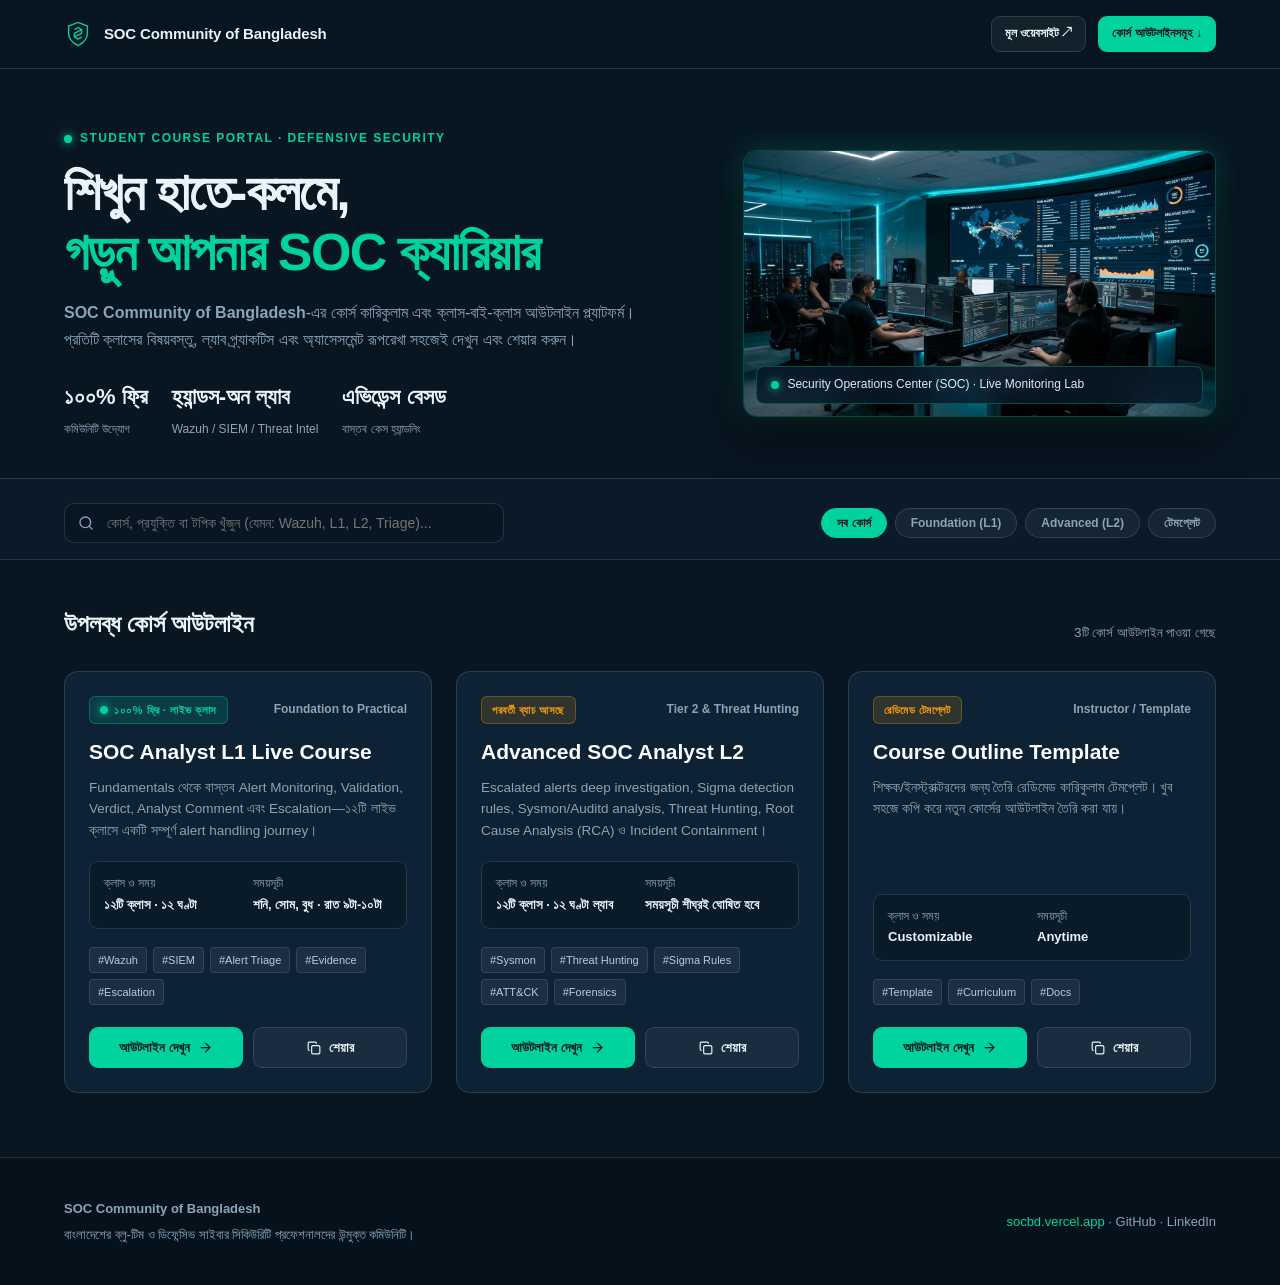
==== index.html @ a225a922 "Initial commit: SOC course outline portal with L1, L2 and docs structure" ====
<!DOCTYPE html>
<html lang="bn">
<head>
  <meta charset="UTF-8">
  <meta name="viewport" content="width=device-width, initial-scale=1.0">
  <title>SOC Community of Bangladesh | Course Outlines &amp; Curriculums</title>
  <meta name="description" content="SOC Community of Bangladesh-এর সম্পূর্ণ ফ্রি ও অ্যাডভান্সড সাইবার সিকিউরিটি কোর্স আউটলাইন ও কারিকুলাম পোর্টাল।">
  <link rel="icon" type="image/svg+xml" href="/assets/images/logo.svg">
  <link rel="stylesheet" href="/assets/css/main.css">
</head>
<body>

  <!-- Navigation -->
  <nav class="site-nav">
    <div class="container nav-inner">
      <a href="/" class="brand">
        <span class="brand-icon">
          <svg viewBox="0 0 32 36" fill="none" style="width:26px;height:26px;color:var(--teal)">
            <path d="M16 2 29 7v10c0 8-7 14-13 17C10 31 3 25 3 17V7L16 2Z" stroke="currentColor" stroke-width="2"/>
            <path d="m11 12 5-3 5 3v5l-10 5v-5l10-5M11 22l5 3 5-3" stroke="currentColor" stroke-width="2" stroke-linejoin="round"/>
          </svg>
        </span>
        <span>SOC Community of Bangladesh</span>
      </a>

      <div class="nav-actions">
        <a href="https://socbd.vercel.app/en" target="_blank" rel="noopener noreferrer" class="btn btn-outline btn-sm">
          মূল ওয়েবসাইট ↗
        </a>
        <a href="#courses" class="btn btn-teal btn-sm">
          কোর্স আউটলাইনসমূহ ↓
        </a>
      </div>
    </div>
  </nav>

  <!-- Hero Section -->
  <header class="hero">
    <div class="container hero-grid">
      <div class="hero-text">
        <div class="eyebrow">
          <span class="status-dot"></span>
          STUDENT COURSE PORTAL · DEFENSIVE SECURITY
        </div>
        <h1 class="hero-title">
          শিখুন হাতে-কলমে,
          <span>গড়ুন আপনার SOC ক্যারিয়ার</span>
        </h1>
        <p class="hero-desc">
          <strong>SOC Community of Bangladesh</strong>-এর কোর্স কারিকুলাম এবং ক্লাস-বাই-ক্লাস আউটলাইন প্ল্যাটফর্ম। প্রতিটি ক্লাসের বিষয়বস্তু, ল্যাব প্র্যাকটিস এবং অ্যাসেসমেন্ট রূপরেখা সহজেই দেখুন এবং শেয়ার করুন।
        </p>

        <div class="hero-stats">
          <div class="hero-stat-item">
            <strong>১০০% ফ্রি</strong>
            <span>কমিউনিটি উদ্যোগ</span>
          </div>
          <div class="hero-stat-item">
            <strong>হ্যান্ডস-অন ল্যাব</strong>
            <span>Wazuh / SIEM / Threat Intel</span>
          </div>
          <div class="hero-stat-item">
            <strong>এভিডেন্স বেসড</strong>
            <span>বাস্তব কেস হ্যান্ডলিং</span>
          </div>
        </div>
      </div>

      <div class="hero-visual">
        <img src="/assets/images/soc_operations_center.jpg" alt="Security Operations Center Command Center">
        <div class="hero-visual-badge">
          <span class="status-dot"></span>
          <span>Security Operations Center (SOC) · Live Monitoring Lab</span>
        </div>
      </div>
    </div>
  </header>

  <!-- Filter & Search Section -->
  <section class="control-section" id="courses">
    <div class="container control-bar">
      <div class="search-box">
        <svg xmlns="http://www.w3.org/2000/svg" width="16" height="16" viewBox="0 0 24 24" fill="none" stroke="currentColor" stroke-width="2" stroke-linecap="round" stroke-linejoin="round"><circle cx="11" cy="11" r="8"></circle><line x1="21" y1="21" x2="16.65" y2="16.65"></line></svg>
        <input type="text" id="searchInput" class="search-input" placeholder="কোর্স, প্রযুক্তি বা টপিক খুঁজুন (যেমন: Wazuh, L1, L2, Triage)...">
      </div>

      <div class="filter-pills">
        <button type="button" class="pill-btn active" data-category="all">সব কোর্স</button>
        <button type="button" class="pill-btn" data-category="foundation">Foundation (L1)</button>
        <button type="button" class="pill-btn" data-category="advanced">Advanced (L2)</button>
        <button type="button" class="pill-btn" data-category="template">টেমপ্লেট</button>
      </div>
    </div>
  </section>

  <!-- Courses Grid -->
  <main class="courses-section">
    <div class="container">
      <div class="section-title-wrap">
        <h2 class="section-title">উপলব্ধ কোর্স আউটলাইন</h2>
        <span class="results-count" id="resultsCount">কোর্স লোড হচ্ছে…</span>
      </div>

      <div class="courses-grid" id="coursesGrid">
        <!-- Dynamic Cards rendered via assets/js/main.js -->
        <noscript>
          <!-- Fallback without JS -->
          <article class="course-card">
            <div class="course-card-body">
              <div class="card-top">
                <span class="badge badge-live">লাইভ কোর্স</span>
                <span class="level-tag">L1 Foundation</span>
              </div>
              <h3 class="course-title">SOC Analyst L1 Live Course</h3>
              <p class="course-desc">১২টি লাইভ ক্লাসে একটি সম্পূর্ণ alert handling journey—Monitoring থেকে Escalation।</p>
              <div class="card-actions">
                <a href="/docs/l1/index.html" class="btn btn-teal">আউটলাইন দেখুন</a>
              </div>
            </div>
          </article>
          <article class="course-card">
            <div class="course-card-body">
              <div class="card-top">
                <span class="badge badge-upcoming">পরবর্তী ব্যাচ</span>
                <span class="level-tag">L2 Advanced</span>
              </div>
              <h3 class="course-title">Advanced SOC Analyst L2</h3>
              <p class="course-desc">Escalated Alerts, Threat Hunting, Sigma Rules ও Root Cause Analysis।</p>
              <div class="card-actions">
                <a href="/docs/l2/index.html" class="btn btn-teal">আউটলাইন দেখুন</a>
              </div>
            </div>
          </article>
        </noscript>
      </div>
    </div>
  </main>

  <!-- Toast Notification -->
  <div id="toast" class="toast" role="alert"></div>

  <!-- Footer -->
  <footer class="site-footer">
    <div class="container footer-inner">
      <div class="footer-left">
        <strong>SOC Community of Bangladesh</strong>
        <p>বাংলাদেশের ব্লু-টিম ও ডিফেন্সিভ সাইবার সিকিউরিটি প্রফেশনালদের উন্মুক্ত কমিউনিটি।</p>
      </div>
      <div class="footer-right">
        <a href="https://socbd.vercel.app/en" target="_blank" rel="noopener noreferrer" style="color:var(--teal)">socbd.vercel.app</a> · 
        <a href="https://github.com/boniyeamincse/soc-community-of-bangladesh" target="_blank" rel="noopener noreferrer">GitHub</a> · 
        <a href="https://www.linkedin.com/company/soccommunitybd" target="_blank" rel="noopener noreferrer">LinkedIn</a>
      </div>
    </div>
  </footer>

  <script src="/assets/js/courses.js"></script>
  <script src="/assets/js/main.js"></script>
</body>
</html>
---- assets/css/main.css ----
:root {
  --bg-dark: #081622;
  --bg-card: #0d2235;
  --bg-card-hover: #122c42;
  --ink: #eaf3f8;
  --muted: #8aa4b8;
  --teal: #00d29e;
  --teal-glow: rgba(0, 210, 158, 0.25);
  --teal-subtle: #0f3f4c;
  --line: rgba(255, 255, 255, 0.12);
  --line-teal: rgba(0, 210, 158, 0.3);
  --badge-live: #00d29e;
  --badge-upcoming: #f59e0b;
  --radius: 14px;
}

* {
  box-sizing: border-box;
  margin: 0;
  padding: 0;
}

html {
  scroll-behavior: smooth;
}

body {
  background: var(--bg-dark);
  color: var(--ink);
  font-family: "Noto Sans Bengali", "Nirmala UI", -apple-system, BlinkMacSystemFont, "Segoe UI", Roboto, sans-serif;
  line-height: 1.65;
  min-height: 100vh;
  display: flex;
  flex-direction: column;
}

a {
  color: inherit;
  text-decoration: none;
}

/* Container */
.container {
  max-width: 1200px;
  margin: 0 auto;
  padding: 0 24px;
  width: 100%;
}

/* Top Navbar */
.site-nav {
  border-bottom: 1px solid var(--line);
  background: rgba(8, 22, 34, 0.85);
  backdrop-filter: blur(12px);
  -webkit-backdrop-filter: blur(12px);
  position: sticky;
  top: 0;
  z-index: 100;
}

.nav-inner {
  display: flex;
  justify-content: space-between;
  align-items: center;
  height: 68px;
}

.brand {
  display: flex;
  align-items: center;
  gap: 12px;
  font-weight: 750;
  font-size: 15px;
  letter-spacing: -0.01em;
}

.brand-icon {
  width: 28px;
  height: 28px;
  display: flex;
  align-items: center;
  justify-content: center;
  color: var(--teal);
}

.nav-actions {
  display: flex;
  align-items: center;
  gap: 12px;
}

.btn {
  display: inline-flex;
  align-items: center;
  justify-content: center;
  gap: 8px;
  padding: 9px 18px;
  border-radius: 9px;
  font-size: 13px;
  font-weight: 600;
  cursor: pointer;
  transition: all 0.2s ease;
  border: 1px solid transparent;
  font-family: inherit;
}

.btn-teal {
  background: var(--teal);
  color: #051926;
  font-weight: 700;
}

.btn-teal:hover {
  background: #25ebb9;
  box-shadow: 0 0 20px var(--teal-glow);
  transform: translateY(-1px);
}

.btn-outline {
  border-color: var(--line);
  background: rgba(255, 255, 255, 0.05);
  color: var(--ink);
}

.btn-outline:hover {
  border-color: var(--teal);
  color: var(--teal);
  background: rgba(0, 210, 158, 0.08);
}

.btn-sm {
  padding: 7px 13px;
  font-size: 12px;
}

/* Hero Section */
.hero {
  padding: 56px 0 36px;
  position: relative;
  overflow: hidden;
}

.hero-grid {
  display: grid;
  grid-template-columns: 1.15fr 0.85fr;
  gap: 40px;
  align-items: center;
}

.eyebrow {
  display: inline-flex;
  align-items: center;
  gap: 8px;
  color: var(--teal);
  font-size: 12px;
  font-weight: 750;
  letter-spacing: 0.12em;
  text-transform: uppercase;
  margin-bottom: 14px;
}

.status-dot {
  width: 8px;
  height: 8px;
  border-radius: 50%;
  background: var(--teal);
  box-shadow: 0 0 10px var(--teal);
  animation: pulse-dot 2s infinite;
}

@keyframes pulse-dot {
  0% { transform: scale(0.9); opacity: 0.7; }
  50% { transform: scale(1.2); opacity: 1; }
  100% { transform: scale(0.9); opacity: 0.7; }
}

h1.hero-title {
  font-size: clamp(32px, 4.5vw, 52px);
  line-height: 1.15;
  font-weight: 850;
  letter-spacing: -0.03em;
  margin-bottom: 16px;
}

h1.hero-title span {
  color: var(--teal);
  display: block;
}

.hero-desc {
  color: var(--muted);
  font-size: 16px;
  line-height: 1.7;
  max-width: 580px;
  margin-bottom: 26px;
}

.hero-stats {
  display: flex;
  gap: 24px;
  flex-wrap: wrap;
}

.hero-stat-item strong {
  display: block;
  font-size: 22px;
  color: var(--ink);
  font-weight: 800;
}

.hero-stat-item span {
  font-size: 12px;
  color: var(--muted);
}

.hero-visual {
  position: relative;
  border-radius: var(--radius);
  overflow: hidden;
  border: 1px solid var(--line-teal);
  box-shadow: 0 20px 48px rgba(0, 0, 0, 0.6), 0 0 30px var(--teal-glow);
  background: #04101a;
}

.hero-visual img {
  width: 100%;
  height: auto;
  aspect-ratio: 16/9;
  object-fit: cover;
  display: block;
  transition: transform 0.4s ease;
}

.hero-visual:hover img {
  transform: scale(1.025);
}

.hero-visual-badge {
  position: absolute;
  bottom: 12px;
  left: 12px;
  right: 12px;
  background: rgba(10, 26, 40, 0.88);
  backdrop-filter: blur(8px);
  -webkit-backdrop-filter: blur(8px);
  border: 1px solid var(--line-teal);
  padding: 8px 14px;
  border-radius: 8px;
  font-size: 12px;
  color: #d8edf7;
  display: flex;
  align-items: center;
  gap: 8px;
}

/* Control Bar: Search & Filter */
.control-section {
  padding: 24px 0 16px;
  border-top: 1px solid var(--line);
  border-bottom: 1px solid var(--line);
  background: rgba(13, 34, 53, 0.4);
}

.control-bar {
  display: flex;
  justify-content: space-between;
  align-items: center;
  gap: 18px;
  flex-wrap: wrap;
}

.search-box {
  position: relative;
  flex: 1;
  min-width: 260px;
  max-width: 440px;
}

.search-box svg {
  position: absolute;
  left: 14px;
  top: 50%;
  transform: translateY(-50%);
  color: var(--muted);
  pointer-events: none;
}

.search-input {
  width: 100%;
  background: rgba(8, 22, 34, 0.8);
  border: 1px solid var(--line);
  border-radius: 10px;
  padding: 11px 16px 11px 42px;
  color: var(--ink);
  font-size: 14px;
  font-family: inherit;
  outline: none;
  transition: all 0.2s ease;
}

.search-input:focus {
  border-color: var(--teal);
  box-shadow: 0 0 14px var(--teal-glow);
}

.filter-pills {
  display: flex;
  gap: 8px;
  flex-wrap: wrap;
}

.pill-btn {
  background: rgba(255, 255, 255, 0.05);
  border: 1px solid var(--line);
  color: var(--muted);
  padding: 7px 15px;
  border-radius: 20px;
  font-size: 12px;
  font-weight: 600;
  cursor: pointer;
  transition: all 0.2s ease;
  font-family: inherit;
}

.pill-btn:hover {
  color: var(--ink);
  border-color: rgba(255, 255, 255, 0.3);
}

.pill-btn.active {
  background: var(--teal);
  border-color: var(--teal);
  color: #051926;
  font-weight: 700;
}

/* Course Grid */
.courses-section {
  padding: 44px 0 64px;
  flex: 1;
}

.section-title-wrap {
  display: flex;
  justify-content: space-between;
  align-items: flex-end;
  margin-bottom: 28px;
}

.section-title {
  font-size: 24px;
  font-weight: 800;
}

.results-count {
  font-size: 13px;
  color: var(--muted);
}

.courses-grid {
  display: grid;
  grid-template-columns: repeat(auto-fill, minmax(350px, 1fr));
  gap: 24px;
}

/* Course Card */
.course-card {
  background: var(--bg-card);
  border: 1px solid var(--line);
  border-radius: var(--radius);
  overflow: hidden;
  display: flex;
  flex-direction: column;
  transition: all 0.28s cubic-bezier(0.16, 1, 0.3, 1);
  position: relative;
}

.course-card:hover {
  transform: translateY(-4px);
  border-color: var(--line-teal);
  box-shadow: 0 16px 36px rgba(0, 0, 0, 0.4), 0 0 25px rgba(0, 210, 158, 0.15);
  background: var(--bg-card-hover);
}

.course-card-body {
  padding: 24px;
  display: flex;
  flex-direction: column;
  flex: 1;
}

.card-top {
  display: flex;
  justify-content: space-between;
  align-items: center;
  gap: 12px;
  margin-bottom: 14px;
}

.badge {
  display: inline-flex;
  align-items: center;
  gap: 6px;
  padding: 4px 10px;
  border-radius: 6px;
  font-size: 11px;
  font-weight: 750;
  letter-spacing: 0.05em;
  text-transform: uppercase;
}

.badge-live {
  background: rgba(0, 210, 158, 0.15);
  color: var(--teal);
  border: 1px solid rgba(0, 210, 158, 0.3);
}

.badge-upcoming {
  background: rgba(245, 158, 11, 0.15);
  color: var(--badge-upcoming);
  border: 1px solid rgba(245, 158, 11, 0.3);
}

.level-tag {
  font-size: 12px;
  color: var(--muted);
  font-weight: 600;
}

.course-title {
  font-size: 21px;
  font-weight: 750;
  line-height: 1.35;
  margin-bottom: 10px;
  color: #fff;
}

.course-desc {
  font-size: 13.5px;
  color: var(--muted);
  line-height: 1.6;
  margin-bottom: 20px;
  flex: 1;
}

.course-meta {
  display: grid;
  grid-template-columns: 1fr 1fr;
  gap: 10px;
  background: rgba(8, 22, 34, 0.6);
  border: 1px solid var(--line);
  padding: 12px 14px;
  border-radius: 9px;
  font-size: 12px;
  margin-bottom: 18px;
}

.meta-item strong {
  display: block;
  color: var(--ink);
  font-size: 13px;
}

.meta-item span {
  color: var(--muted);
}

.tags-wrap {
  display: flex;
  gap: 6px;
  flex-wrap: wrap;
  margin-bottom: 22px;
}

.tag-pill {
  background: rgba(255, 255, 255, 0.06);
  border: 1px solid rgba(255, 255, 255, 0.1);
  color: #b7cbda;
  font-size: 11px;
  padding: 3px 8px;
  border-radius: 4px;
}

.card-actions {
  display: flex;
  gap: 10px;
  margin-top: auto;
}

.card-actions .btn {
  flex: 1;
}

/* Toast Notification */
.toast {
  position: fixed;
  bottom: 24px;
  right: 24px;
  background: #051d2c;
  border: 1px solid var(--teal);
  color: #fff;
  padding: 14px 22px;
  border-radius: 10px;
  box-shadow: 0 10px 30px rgba(0, 0, 0, 0.6), 0 0 20px var(--teal-glow);
  font-size: 13px;
  font-weight: 600;
  display: flex;
  align-items: center;
  gap: 10px;
  z-index: 1000;
  transform: translateY(100px);
  opacity: 0;
  transition: all 0.3s cubic-bezier(0.16, 1, 0.3, 1);
  pointer-events: none;
}

.toast.show {
  transform: translateY(0);
  opacity: 1;
}

/* Footer */
.site-footer {
  border-top: 1px solid var(--line);
  background: #05121c;
  padding: 40px 0;
  font-size: 13px;
  color: var(--muted);
}

.footer-inner {
  display: flex;
  justify-content: space-between;
  align-items: center;
  gap: 20px;
  flex-wrap: wrap;
}

.footer-left p {
  margin-top: 4px;
}

/* Responsive */
@media (max-width: 900px) {
  .hero-grid {
    grid-template-columns: 1fr;
    gap: 28px;
  }
  .courses-grid {
    grid-template-columns: 1fr;
  }
}

@media (max-width: 600px) {
  .nav-inner {
    flex-direction: column;
    height: auto;
    padding: 16px 0;
    gap: 12px;
  }
  .control-bar {
    flex-direction: column;
    align-items: stretch;
  }
  .search-box {
    max-width: none;
  }
  .footer-inner {
    flex-direction: column;
    text-align: center;
  }
}
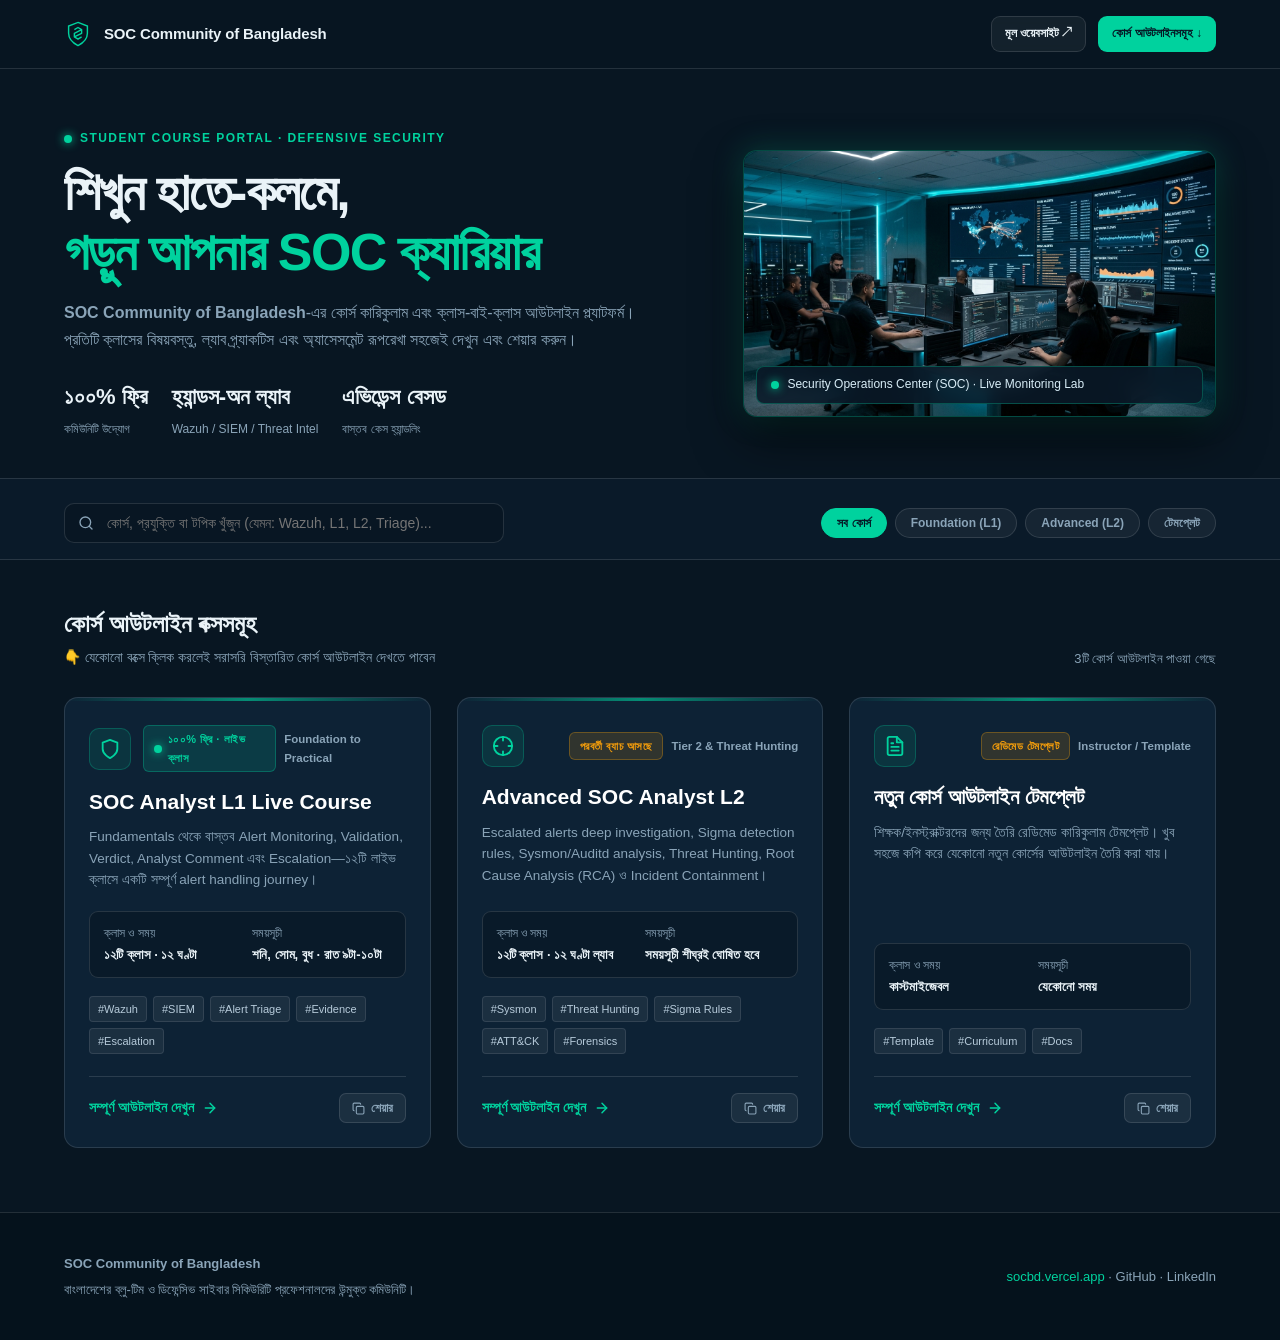
==== commit ce9612f9: "Enhance course boxes: make entire box clickable to view course outline with interactive hover effect" ====
--- a/index.html
+++ b/index.html
@@ -97,40 +97,55 @@
   <main class="courses-section">
     <div class="container">
       <div class="section-title-wrap">
-        <h2 class="section-title">উপলব্ধ কোর্স আউটলাইন</h2>
+        <div>
+          <h2 class="section-title">কোর্স আউটলাইন বক্সসমূহ</h2>
+          <p style="color:var(--muted);font-size:13.5px;margin-top:4px">👇 যেকোনো বক্সে ক্লিক করলেই সরাসরি বিস্তারিত কোর্স আউটলাইন দেখতে পাবেন</p>
+        </div>
         <span class="results-count" id="resultsCount">কোর্স লোড হচ্ছে…</span>
       </div>
 
       <div class="courses-grid" id="coursesGrid">
-        <!-- Dynamic Cards rendered via assets/js/main.js -->
+        <!-- Dynamic Boxes rendered via assets/js/main.js -->
         <noscript>
           <!-- Fallback without JS -->
-          <article class="course-card">
-            <div class="course-card-body">
-              <div class="card-top">
-                <span class="badge badge-live">লাইভ কোর্স</span>
-                <span class="level-tag">L1 Foundation</span>
+          <a href="/docs/l1/index.html" class="course-box" style="text-decoration:none">
+            <div class="box-glow-bar"></div>
+            <div class="course-box-body">
+              <div class="box-header">
+                <div class="box-badge-wrap">
+                  <span class="badge badge-live"><span class="status-dot"></span>১০০% ফ্রি · লাইভ ক্লাস</span>
+                  <span class="level-tag">L1 Foundation</span>
+                </div>
               </div>
               <h3 class="course-title">SOC Analyst L1 Live Course</h3>
               <p class="course-desc">১২টি লাইভ ক্লাসে একটি সম্পূর্ণ alert handling journey—Monitoring থেকে Escalation।</p>
-              <div class="card-actions">
-                <a href="/docs/l1/index.html" class="btn btn-teal">আউটলাইন দেখুন</a>
+              <div class="box-footer">
+                <div class="click-prompt">
+                  <span>সম্পূর্ণ আউটলাইন দেখুন</span>
+                  <svg xmlns="http://www.w3.org/2000/svg" width="16" height="16" viewBox="0 0 24 24" fill="none" stroke="currentColor" stroke-width="2.2"><path d="M5 12h14"></path><path d="m12 5 7 7-7 7"></path></svg>
+                </div>
               </div>
             </div>
-          </article>
-          <article class="course-card">
-            <div class="course-card-body">
-              <div class="card-top">
-                <span class="badge badge-upcoming">পরবর্তী ব্যাচ</span>
-                <span class="level-tag">L2 Advanced</span>
+          </a>
+          <a href="/docs/l2/index.html" class="course-box" style="text-decoration:none">
+            <div class="box-glow-bar"></div>
+            <div class="course-box-body">
+              <div class="box-header">
+                <div class="box-badge-wrap">
+                  <span class="badge badge-upcoming">পরবর্তী ব্যাচ আসছে</span>
+                  <span class="level-tag">L2 Advanced</span>
+                </div>
               </div>
               <h3 class="course-title">Advanced SOC Analyst L2</h3>
               <p class="course-desc">Escalated Alerts, Threat Hunting, Sigma Rules ও Root Cause Analysis।</p>
-              <div class="card-actions">
-                <a href="/docs/l2/index.html" class="btn btn-teal">আউটলাইন দেখুন</a>
+              <div class="box-footer">
+                <div class="click-prompt">
+                  <span>সম্পূর্ণ আউটলাইন দেখুন</span>
+                  <svg xmlns="http://www.w3.org/2000/svg" width="16" height="16" viewBox="0 0 24 24" fill="none" stroke="currentColor" stroke-width="2.2"><path d="M5 12h14"></path><path d="m12 5 7 7-7 7"></path></svg>
+                </div>
               </div>
             </div>
-          </article>
+          </a>
         </noscript>
       </div>
     </div>
--- a/assets/css/main.css
+++ b/assets/css/main.css
@@ -359,12 +359,12 @@
 
 .courses-grid {
   display: grid;
-  grid-template-columns: repeat(auto-fill, minmax(350px, 1fr));
-  gap: 24px;
-}
-
-/* Course Card */
-.course-card {
+  grid-template-columns: repeat(auto-fill, minmax(360px, 1fr));
+  gap: 26px;
+}
+
+/* Clickable Course Box */
+.course-box {
   background: var(--bg-card);
   border: 1px solid var(--line);
   border-radius: var(--radius);
@@ -373,28 +373,80 @@
   flex-direction: column;
   transition: all 0.28s cubic-bezier(0.16, 1, 0.3, 1);
   position: relative;
-}
-
-.course-card:hover {
-  transform: translateY(-4px);
-  border-color: var(--line-teal);
-  box-shadow: 0 16px 36px rgba(0, 0, 0, 0.4), 0 0 25px rgba(0, 210, 158, 0.15);
+  cursor: pointer;
+  user-select: none;
+}
+
+.course-box:hover {
+  transform: translateY(-6px);
+  border-color: var(--teal);
+  box-shadow: 0 20px 42px rgba(0, 0, 0, 0.55), 0 0 28px var(--teal-glow);
   background: var(--bg-card-hover);
 }
 
-.course-card-body {
+.course-box:focus-visible {
+  outline: 3px solid var(--teal);
+  outline-offset: 4px;
+}
+
+.box-glow-bar {
+  height: 3px;
+  width: 100%;
+  background: linear-gradient(90deg, transparent, var(--teal), transparent);
+  opacity: 0.6;
+  transition: opacity 0.25s ease;
+}
+
+.course-box:hover .box-glow-bar {
+  opacity: 1;
+  background: linear-gradient(90deg, #00d29e, #25ebb9, #00d29e);
+}
+
+.course-box-body {
   padding: 24px;
   display: flex;
   flex-direction: column;
   flex: 1;
 }
 
-.card-top {
+.box-header {
   display: flex;
   justify-content: space-between;
   align-items: center;
   gap: 12px;
-  margin-bottom: 14px;
+  margin-bottom: 16px;
+}
+
+.box-icon-wrap {
+  width: 42px;
+  height: 42px;
+  border-radius: 10px;
+  background: rgba(0, 210, 158, 0.1);
+  border: 1px solid rgba(0, 210, 158, 0.25);
+  display: flex;
+  align-items: center;
+  justify-content: center;
+  color: var(--teal);
+  flex-shrink: 0;
+  transition: all 0.25s ease;
+}
+
+.box-icon-wrap svg {
+  width: 22px;
+  height: 22px;
+}
+
+.course-box:hover .box-icon-wrap {
+  background: var(--teal);
+  color: #051926;
+  box-shadow: 0 0 16px var(--teal-glow);
+  transform: scale(1.05);
+}
+
+.box-badge-wrap {
+  display: flex;
+  align-items: center;
+  gap: 8px;
 }
 
 .badge {
@@ -422,7 +474,7 @@
 }
 
 .level-tag {
-  font-size: 12px;
+  font-size: 11.5px;
   color: var(--muted);
   font-weight: 600;
 }
@@ -433,6 +485,11 @@
   line-height: 1.35;
   margin-bottom: 10px;
   color: #fff;
+  transition: color 0.2s ease;
+}
+
+.course-box:hover .course-title {
+  color: #80e0cc;
 }
 
 .course-desc {
@@ -481,14 +538,59 @@
   border-radius: 4px;
 }
 
-.card-actions {
-  display: flex;
+/* Box Footer */
+.box-footer {
+  display: flex;
+  justify-content: space-between;
+  align-items: center;
   gap: 10px;
   margin-top: auto;
-}
-
-.card-actions .btn {
-  flex: 1;
+  padding-top: 16px;
+  border-top: 1px solid var(--line);
+}
+
+.click-prompt {
+  display: inline-flex;
+  align-items: center;
+  gap: 8px;
+  font-size: 13.5px;
+  font-weight: 700;
+  color: var(--teal);
+  transition: gap 0.2s ease;
+}
+
+.click-prompt svg {
+  transition: transform 0.25s ease;
+}
+
+.course-box:hover .click-prompt {
+  color: #25ebb9;
+}
+
+.course-box:hover .click-prompt svg {
+  transform: translateX(5px);
+}
+
+.btn-share-icon {
+  background: rgba(255, 255, 255, 0.06);
+  border: 1px solid var(--line);
+  color: var(--muted);
+  padding: 7px 12px;
+  border-radius: 7px;
+  font-size: 12px;
+  font-weight: 600;
+  display: inline-flex;
+  align-items: center;
+  gap: 6px;
+  cursor: pointer;
+  transition: all 0.2s ease;
+  font-family: inherit;
+}
+
+.btn-share-icon:hover {
+  background: rgba(0, 210, 158, 0.15);
+  border-color: var(--teal);
+  color: var(--teal);
 }
 
 /* Toast Notification */
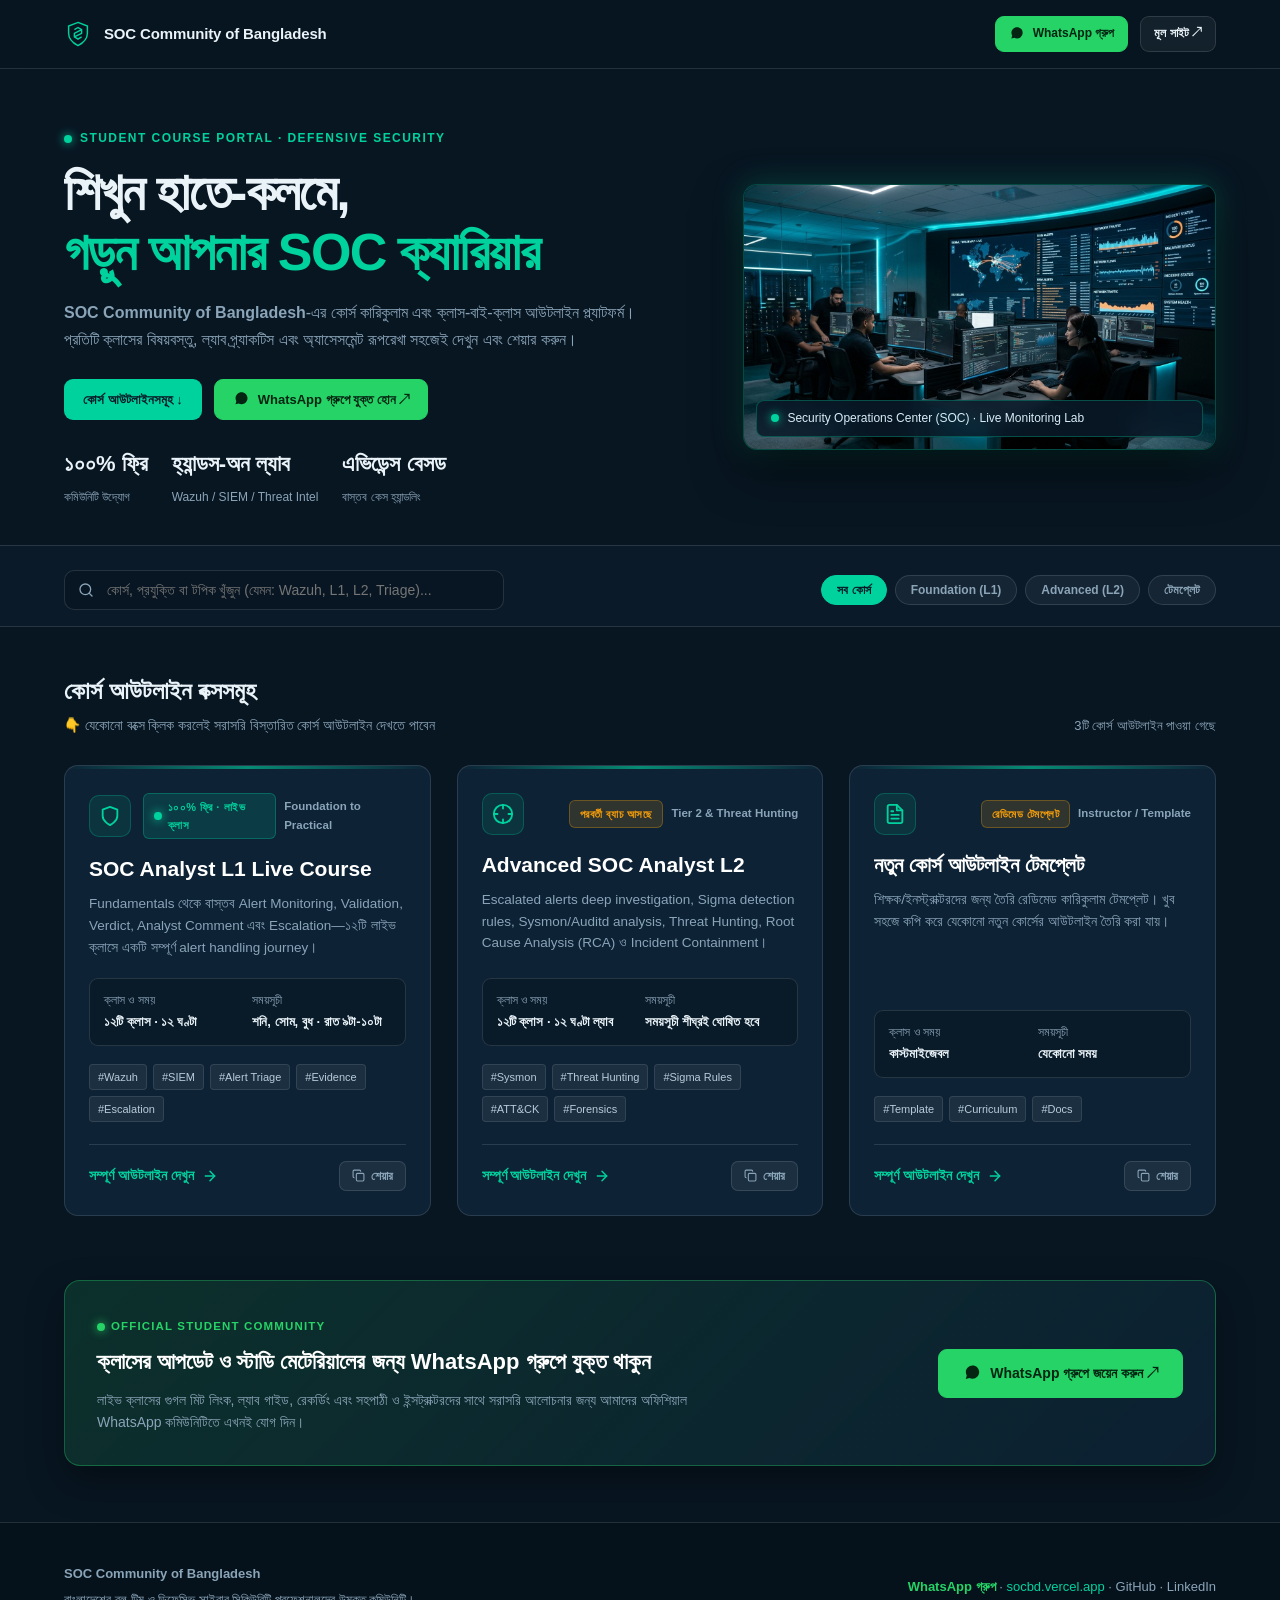
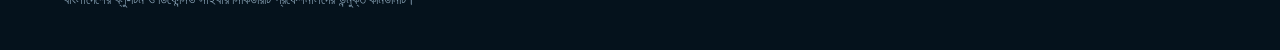
==== commit cde4cf49: "Add official student WhatsApp community group join link across portal and course outlines" ====
--- a/index.html
+++ b/index.html
@@ -5,15 +5,15 @@
   <meta name="viewport" content="width=device-width, initial-scale=1.0">
   <title>SOC Community of Bangladesh | Course Outlines &amp; Curriculums</title>
   <meta name="description" content="SOC Community of Bangladesh-এর সম্পূর্ণ ফ্রি ও অ্যাডভান্সড সাইবার সিকিউরিটি কোর্স আউটলাইন ও কারিকুলাম পোর্টাল।">
-  <link rel="icon" type="image/svg+xml" href="/assets/images/logo.svg">
-  <link rel="stylesheet" href="/assets/css/main.css">
+  <link rel="icon" type="image/svg+xml" href="assets/images/logo.svg">
+  <link rel="stylesheet" href="assets/css/main.css">
 </head>
 <body>
 
   <!-- Navigation -->
   <nav class="site-nav">
     <div class="container nav-inner">
-      <a href="/" class="brand">
+      <a href="index.html" class="brand">
         <span class="brand-icon">
           <svg viewBox="0 0 32 36" fill="none" style="width:26px;height:26px;color:var(--teal)">
             <path d="M16 2 29 7v10c0 8-7 14-13 17C10 31 3 25 3 17V7L16 2Z" stroke="currentColor" stroke-width="2"/>
@@ -24,11 +24,12 @@
       </a>
 
       <div class="nav-actions">
+        <a href="https://chat.whatsapp.com/EKxMzVPOzGrBQYcNTu8eM5" target="_blank" rel="noopener noreferrer" class="btn btn-whatsapp btn-sm" title="Join Official WhatsApp Group">
+          <svg viewBox="0 0 24 24" fill="currentColor" style="width:16px;height:16px"><path d="M12.031 6.172c-3.181 0-5.767 2.586-5.768 5.766-.001 1.298.38 2.27 1.019 3.287l-.711 2.598 2.669-.699c.969.584 1.761.884 2.791.884h.001c3.181 0 5.767-2.586 5.768-5.766 0-3.18-2.587-5.77-5.769-5.77zm0 10.375h-.001c-.886 0-1.62-.247-2.336-.672l-.167-.099-1.737.456.464-1.693-.109-.174c-.468-.745-.716-1.503-.715-2.427.001-2.536 2.064-4.6 4.6-4.6 1.229 0 2.384.479 3.253 1.348.868.868 1.346 2.022 1.345 3.251-.001 2.537-2.064 4.601-4.599 4.601zm5.952-12.355c-1.583-1.542-3.689-2.392-5.952-2.392-4.641 0-8.416 3.774-8.418 8.416 0 1.483.388 2.93 1.125 4.208l-1.196 4.368 4.47-1.173c1.232.671 2.621 1.025 4.018 1.026h.004c4.64 0 8.416-3.774 8.418-8.416 0-2.25-.875-4.364-2.469-5.937z"/></svg>
+          <span>WhatsApp গ্রুপ</span>
+        </a>
         <a href="https://socbd.vercel.app/en" target="_blank" rel="noopener noreferrer" class="btn btn-outline btn-sm">
-          মূল ওয়েবসাইট ↗
-        </a>
-        <a href="#courses" class="btn btn-teal btn-sm">
-          কোর্স আউটলাইনসমূহ ↓
+          মূল সাইট ↗
         </a>
       </div>
     </div>
@@ -49,6 +50,16 @@
         <p class="hero-desc">
           <strong>SOC Community of Bangladesh</strong>-এর কোর্স কারিকুলাম এবং ক্লাস-বাই-ক্লাস আউটলাইন প্ল্যাটফর্ম। প্রতিটি ক্লাসের বিষয়বস্তু, ল্যাব প্র্যাকটিস এবং অ্যাসেসমেন্ট রূপরেখা সহজেই দেখুন এবং শেয়ার করুন।
         </p>
+
+        <div style="display:flex;gap:12px;flex-wrap:wrap;margin-bottom:26px">
+          <a href="#courses" class="btn btn-teal">
+            কোর্স আউটলাইনসমূহ ↓
+          </a>
+          <a href="https://chat.whatsapp.com/EKxMzVPOzGrBQYcNTu8eM5" target="_blank" rel="noopener noreferrer" class="btn btn-whatsapp">
+            <svg viewBox="0 0 24 24" fill="currentColor" style="width:17px;height:17px"><path d="M12.031 6.172c-3.181 0-5.767 2.586-5.768 5.766-.001 1.298.38 2.27 1.019 3.287l-.711 2.598 2.669-.699c.969.584 1.761.884 2.791.884h.001c3.181 0 5.767-2.586 5.768-5.766 0-3.18-2.587-5.77-5.769-5.77zm0 10.375h-.001c-.886 0-1.62-.247-2.336-.672l-.167-.099-1.737.456.464-1.693-.109-.174c-.468-.745-.716-1.503-.715-2.427.001-2.536 2.064-4.6 4.6-4.6 1.229 0 2.384.479 3.253 1.348.868.868 1.346 2.022 1.345 3.251-.001 2.537-2.064 4.601-4.599 4.601zm5.952-12.355c-1.583-1.542-3.689-2.392-5.952-2.392-4.641 0-8.416 3.774-8.418 8.416 0 1.483.388 2.93 1.125 4.208l-1.196 4.368 4.47-1.173c1.232.671 2.621 1.025 4.018 1.026h.004c4.64 0 8.416-3.774 8.418-8.416 0-2.25-.875-4.364-2.469-5.937z"/></svg>
+            <span>WhatsApp গ্রুপে যুক্ত হোন ↗</span>
+          </a>
+        </div>
 
         <div class="hero-stats">
           <div class="hero-stat-item">
@@ -67,7 +78,7 @@
       </div>
 
       <div class="hero-visual">
-        <img src="/assets/images/soc_operations_center.jpg" alt="Security Operations Center Command Center">
+        <img src="assets/images/soc_operations_center.jpg" alt="Security Operations Center Command Center">
         <div class="hero-visual-badge">
           <span class="status-dot"></span>
           <span>Security Operations Center (SOC) · Live Monitoring Lab</span>
@@ -108,7 +119,7 @@
         <!-- Dynamic Boxes rendered via assets/js/main.js -->
         <noscript>
           <!-- Fallback without JS -->
-          <a href="/docs/l1/index.html" class="course-box" style="text-decoration:none">
+          <a href="docs/l1/index.html" class="course-box" style="text-decoration:none">
             <div class="box-glow-bar"></div>
             <div class="course-box-body">
               <div class="box-header">
@@ -127,7 +138,7 @@
               </div>
             </div>
           </a>
-          <a href="/docs/l2/index.html" class="course-box" style="text-decoration:none">
+          <a href="docs/l2/index.html" class="course-box" style="text-decoration:none">
             <div class="box-glow-bar"></div>
             <div class="course-box-body">
               <div class="box-header">
@@ -151,6 +162,24 @@
     </div>
   </main>
 
+  <!-- WhatsApp Community Callout -->
+  <section class="container" style="margin-bottom: 56px;">
+    <div style="background: linear-gradient(135deg, rgba(37,211,102,0.14) 0%, rgba(13,34,53,0.85) 100%); border: 1px solid rgba(37,211,102,0.35); border-radius: 16px; padding: 32px; display: flex; justify-content: space-between; align-items: center; gap: 24px; flex-wrap: wrap; box-shadow: 0 16px 36px rgba(0,0,0,0.4);">
+      <div style="max-width: 640px;">
+        <div style="display:inline-flex;align-items:center;gap:6px;color:#25d366;font-size:11.5px;font-weight:750;letter-spacing:0.1em;text-transform:uppercase;margin-bottom:8px;">
+          <span class="status-dot" style="background:#25d366;box-shadow:0 0 10px #25d366"></span>
+          OFFICIAL STUDENT COMMUNITY
+        </div>
+        <h3 style="font-size: 22px; font-weight: 800; color: #fff; margin-bottom: 8px;">ক্লাসের আপডেট ও স্টাডি মেটেরিয়ালের জন্য WhatsApp গ্রুপে যুক্ত থাকুন</h3>
+        <p style="color: var(--muted); font-size: 14px; line-height: 1.6; margin: 0;">লাইভ ক্লাসের গুগল মিট লিংক, ল্যাব গাইড, রেকর্ডিং এবং সহপাঠী ও ইন্সট্রাক্টরদের সাথে সরাসরি আলোচনার জন্য আমাদের অফিশিয়াল WhatsApp কমিউনিটিতে এখনই যোগ দিন।</p>
+      </div>
+      <a href="https://chat.whatsapp.com/EKxMzVPOzGrBQYcNTu8eM5" target="_blank" rel="noopener noreferrer" class="btn btn-whatsapp" style="white-space: nowrap; padding: 12px 24px; font-size: 14px;">
+        <svg viewBox="0 0 24 24" fill="currentColor" style="width:19px;height:19px"><path d="M12.031 6.172c-3.181 0-5.767 2.586-5.768 5.766-.001 1.298.38 2.27 1.019 3.287l-.711 2.598 2.669-.699c.969.584 1.761.884 2.791.884h.001c3.181 0 5.767-2.586 5.768-5.766 0-3.18-2.587-5.77-5.769-5.77zm0 10.375h-.001c-.886 0-1.62-.247-2.336-.672l-.167-.099-1.737.456.464-1.693-.109-.174c-.468-.745-.716-1.503-.715-2.427.001-2.536 2.064-4.6 4.6-4.6 1.229 0 2.384.479 3.253 1.348.868.868 1.346 2.022 1.345 3.251-.001 2.537-2.064 4.601-4.599 4.601zm5.952-12.355c-1.583-1.542-3.689-2.392-5.952-2.392-4.641 0-8.416 3.774-8.418 8.416 0 1.483.388 2.93 1.125 4.208l-1.196 4.368 4.47-1.173c1.232.671 2.621 1.025 4.018 1.026h.004c4.64 0 8.416-3.774 8.418-8.416 0-2.25-.875-4.364-2.469-5.937z"/></svg>
+        <span>WhatsApp গ্রুপে জয়েন করুন ↗</span>
+      </a>
+    </div>
+  </section>
+
   <!-- Toast Notification -->
   <div id="toast" class="toast" role="alert"></div>
 
@@ -162,6 +191,7 @@
         <p>বাংলাদেশের ব্লু-টিম ও ডিফেন্সিভ সাইবার সিকিউরিটি প্রফেশনালদের উন্মুক্ত কমিউনিটি।</p>
       </div>
       <div class="footer-right">
+        <a href="https://chat.whatsapp.com/EKxMzVPOzGrBQYcNTu8eM5" target="_blank" rel="noopener noreferrer" style="color:#25d366;font-weight:700">WhatsApp গ্রুপ</a> · 
         <a href="https://socbd.vercel.app/en" target="_blank" rel="noopener noreferrer" style="color:var(--teal)">socbd.vercel.app</a> · 
         <a href="https://github.com/boniyeamincse/soc-community-of-bangladesh" target="_blank" rel="noopener noreferrer">GitHub</a> · 
         <a href="https://www.linkedin.com/company/soccommunitybd" target="_blank" rel="noopener noreferrer">LinkedIn</a>
@@ -169,7 +199,7 @@
     </div>
   </footer>
 
-  <script src="/assets/js/courses.js"></script>
-  <script src="/assets/js/main.js"></script>
+  <script src="assets/js/courses.js"></script>
+  <script src="assets/js/main.js"></script>
 </body>
 </html>
--- a/assets/css/main.css
+++ b/assets/css/main.css
@@ -113,6 +113,20 @@
 .btn-teal:hover {
   background: #25ebb9;
   box-shadow: 0 0 20px var(--teal-glow);
+  transform: translateY(-1px);
+}
+
+.btn-whatsapp {
+  background: #25d366;
+  color: #032512;
+  font-weight: 700;
+  border-color: #25d366;
+}
+
+.btn-whatsapp:hover {
+  background: #2fe072;
+  color: #021a0c;
+  box-shadow: 0 0 20px rgba(37, 211, 102, 0.45);
   transform: translateY(-1px);
 }
 
